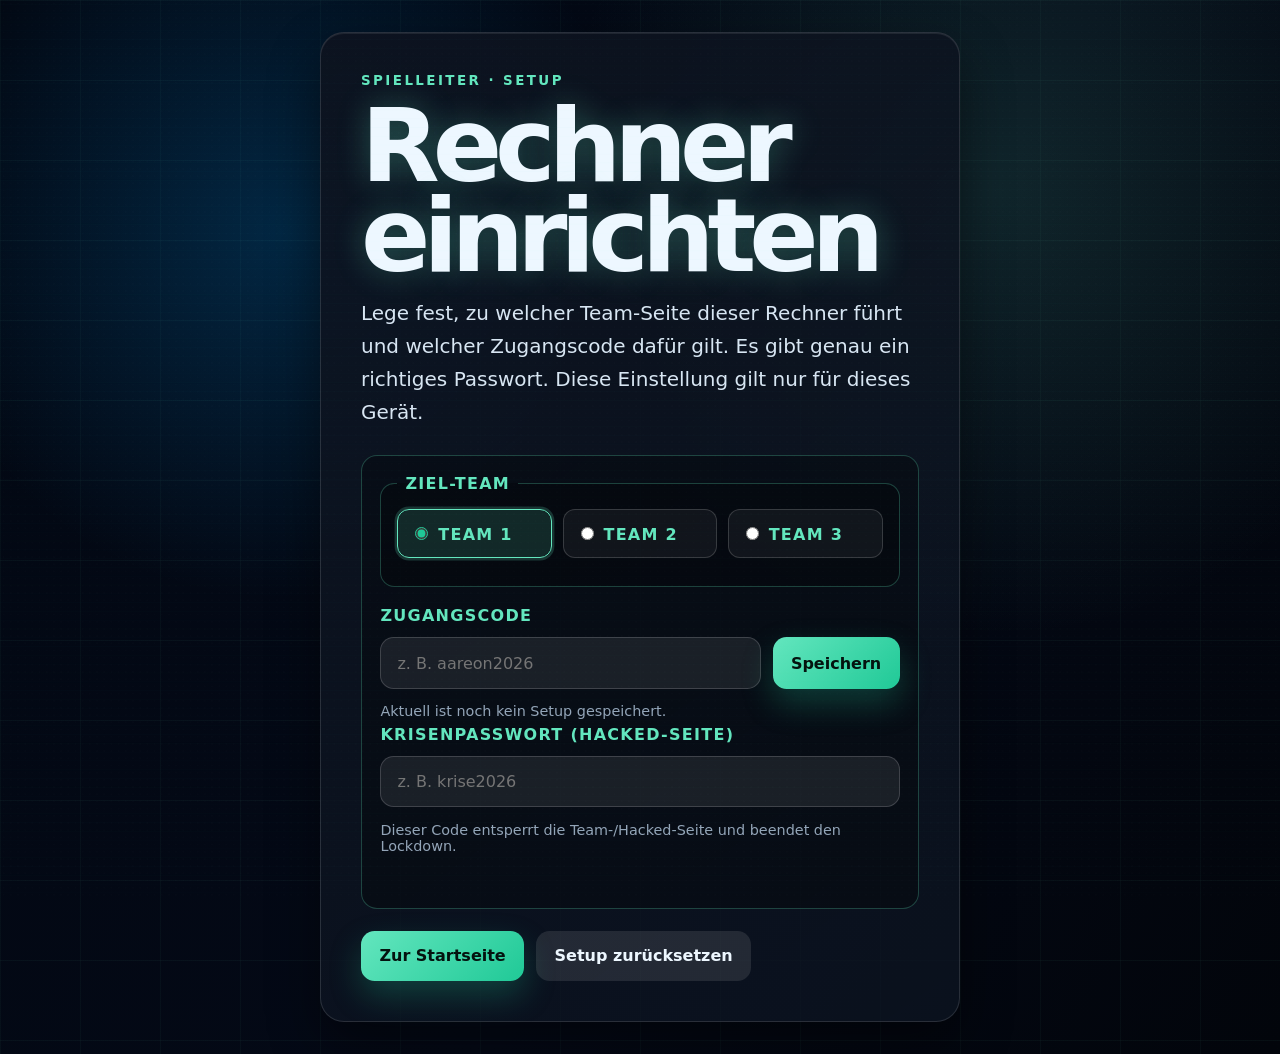
==== setup.html @ ed9be96c "add setup page and local storage functionality for team configuration" ====
<!doctype html>
<html lang="de">
<head>
  <meta charset="utf-8">
  <meta name="viewport" content="width=device-width, initial-scale=1">
  <title>Escape Office | Setup</title>
  <meta name="description" content="Setup-Konsole: Team-Ziel und Zugangscode für diesen Rechner festlegen.">
  <link rel="stylesheet" href="./styles.css">
</head>
<body class="landing-page setup-page">
  <div class="noise" aria-hidden="true"></div>
  <div class="scanline" aria-hidden="true"></div>

  <main class="setup-shell" aria-labelledby="setup-title">
    <section class="briefing-card setup-card reveal-in">
      <p class="eyebrow">Spielleiter · Setup</p>
      <h1 id="setup-title">Rechner einrichten</h1>
      <p class="briefing-text">
        Lege fest, zu welcher Team-Seite dieser Rechner führt und welcher Zugangscode dafür gilt.
        Es gibt genau ein richtiges Passwort. Diese Einstellung gilt nur für dieses Gerät.
      </p>

      <form class="password-form setup-form" id="setupForm" autocomplete="off">
        <fieldset class="setup-fieldset">
          <legend>Ziel-Team</legend>
          <div class="setup-team-options" id="setupTeamOptions">
            <label class="setup-team-option">
              <input type="radio" name="team" value="team1" checked>
              <span>Team 1</span>
            </label>
            <label class="setup-team-option">
              <input type="radio" name="team" value="team2">
              <span>Team 2</span>
            </label>
            <label class="setup-team-option">
              <input type="radio" name="team" value="team3">
              <span>Team 3</span>
            </label>
          </div>
        </fieldset>

        <label for="setupPassword">Zugangscode</label>
        <div class="password-row">
          <input
            id="setupPassword"
            name="setupPassword"
            type="text"
            inputmode="text"
            placeholder="z. B. aareon2026"
            required
          >
          <button type="submit">Speichern</button>
        </div>
        <p class="hint" id="setupHint">Aktuell ist noch kein Setup gespeichert.</p>

        <label for="setupFinalPassword">Krisenpasswort (Hacked-Seite)</label>
        <div class="password-row">
          <input
            id="setupFinalPassword"
            name="setupFinalPassword"
            type="text"
            inputmode="text"
            placeholder="z. B. krise2026"
            required
          >
        </div>
        <p class="hint">Dieser Code entsperrt die Team-/Hacked-Seite und beendet den Lockdown.</p>
        <p class="feedback" id="setupFeedback" role="status" aria-live="polite"></p>
      </form>

      <div class="setup-actions">
        <a class="cta-button" href="./index.html">Zur Startseite</a>
        <button type="button" class="back-link" id="setupReset">Setup zurücksetzen</button>
      </div>
    </section>
  </main>

  <script src="./script.js" defer></script>
</body>
</html>
---- styles.css ----
:root {
  --bg: #080b10;
  --panel: rgba(11, 18, 29, 0.82);
  --panel-strong: rgba(10, 14, 22, 0.94);
  --text: #edf7ff;
  --muted: #93a5b8;
  --accent: #63e6be;
  --accent-strong: #20c997;
  --warning: #ffd43b;
  --danger: #ff6b6b;
  --shadow: rgba(0, 0, 0, 0.45);
  --line: rgba(255, 255, 255, 0.12);
  font-family: Inter, ui-sans-serif, system-ui, -apple-system, BlinkMacSystemFont, "Segoe UI", sans-serif;
}

* {
  box-sizing: border-box;
}

html {
  height: 100%;
  background: var(--bg);
}

html.is-navigating {
  cursor: progress;
}

body {
  min-height: 100vh;
  min-height: 100dvh;
  margin: 0;
  color: var(--text);
  background:
    radial-gradient(circle at 18% 18%, rgba(99, 230, 190, 0.18), transparent 24rem),
    radial-gradient(circle at 88% 20%, rgba(88, 166, 255, 0.11), transparent 27rem),
    linear-gradient(rgba(99, 230, 190, 0.045) 1px, transparent 1px),
    linear-gradient(90deg, rgba(99, 230, 190, 0.035) 1px, transparent 1px),
    linear-gradient(135deg, #050811 0%, #08111b 46%, #03060b 100%);
  background-size: auto, auto, 5rem 5rem, 5rem 5rem, auto;
  overflow: hidden;
}

body::before {
  content: "";
  position: fixed;
  inset: 0;
  pointer-events: none;
  background:
    linear-gradient(90deg, rgba(0, 0, 0, 0.58), transparent 44%, rgba(0, 0, 0, 0.5)),
    repeating-linear-gradient(115deg, transparent 0 5.8rem, rgba(99, 230, 190, 0.035) 5.85rem 5.95rem, transparent 6rem 10rem);
  z-index: -1;
}

button,
input {
  font: inherit;
}

button {
  border: 0;
  cursor: pointer;
}

a {
  color: inherit;
}

.noise,
.scanline {
  position: fixed;
  inset: 0;
  pointer-events: none;
  z-index: 10;
}

.noise {
  opacity: 0.035;
  background-image:
    radial-gradient(circle, rgba(255, 255, 255, 0.35) 1px, transparent 1px);
  background-size: 0.45rem 0.45rem;
}

.scanline {
  opacity: 0.12;
  background: linear-gradient(to bottom, transparent, transparent 49%, rgba(99, 230, 190, 0.12) 50%, transparent 51%, transparent);
  background-size: 100% 0.55rem;
}

.hero-shell {
  width: 1560px;
  height: 100vh;
  margin: 0 auto;
  display: grid;
  grid-template-columns: minmax(17rem, 0.9fr) minmax(20rem, 1.35fr);
  align-items: center;
  gap: 4rem;
  padding: 3rem 0;
}

.briefing-card,
.mission-card {
  border: 1px solid var(--line);
  border-radius: 1.5rem;
  background: linear-gradient(145deg, rgba(13, 19, 31, 0.92), rgba(13, 21, 34, 0.76));
  box-shadow: 0 1.4rem 3.2rem var(--shadow), inset 0 1px rgba(255, 255, 255, 0.08);
}

.briefing-card {
  padding: clamp(1.5rem, 4vw, 2.5rem);
}

.eyebrow {
  margin: 0 0 0.8rem;
  color: var(--accent);
  font-size: 0.84rem;
  font-weight: 800;
  letter-spacing: 0.18em;
  text-transform: uppercase;
}

h1,
h2,
h3,
p {
  margin-top: 0;
}

h1 {
  margin-bottom: 1rem;
  font-size: clamp(3rem, 8vw, 6.6rem);
  line-height: 0.88;
  letter-spacing: -0.07em;
  text-shadow: 0 0 2rem rgba(99, 230, 190, 0.3);
}

h2 {
  margin-bottom: 1rem;
  font-size: clamp(2.1rem, 5vw, 4.4rem);
  line-height: 0.95;
  letter-spacing: -0.05em;
}

.briefing-text,
.lead {
  color: #d8e6f3;
  font-size: clamp(1rem, 2vw, 1.25rem);
  line-height: 1.65;
}

.status-list {
  display: grid;
  gap: 0.85rem;
  padding: 0;
  margin: 1.7rem 0 0;
  list-style: none;
  color: var(--muted);
}

.status-list li {
  display: flex;
  align-items: center;
  gap: 0.7rem;
}

.status-list span {
  width: 0.64rem;
  height: 0.64rem;
  border-radius: 999px;
  background: var(--accent);
  box-shadow: 0 0 1rem var(--accent);
}

.laptop-stage {
  position: relative;
  min-width: 0;
}

.desk-glow {
  position: absolute;
  inset: 18% 5% auto;
  height: 45%;
  border-radius: 999px;
  background: radial-gradient(ellipse, rgba(99, 230, 190, 0.2), transparent 68%);
}

.laptop {
  position: relative;
  transform-style: preserve-3d;
}

.screen {
  min-height: 29rem;
  border: 0.55rem solid #151b26;
  border-radius: 1.4rem 1.4rem 0.8rem 0.8rem;
  background:
    linear-gradient(180deg, rgba(255, 255, 255, 0.07), transparent 12rem),
    linear-gradient(135deg, rgba(7, 17, 21, 0.96), rgba(5, 8, 14, 0.98));
  box-shadow: 0 1.4rem 3rem rgba(0, 0, 0, 0.45), 0 0 4rem rgba(99, 230, 190, 0.18);
  overflow: hidden;
}

.screen-topbar {
  display: flex;
  align-items: center;
  gap: 0.45rem;
  min-height: 2.3rem;
  padding: 0 0.9rem;
  border-bottom: 1px solid rgba(255, 255, 255, 0.1);
  background: rgba(255, 255, 255, 0.05);
}

.dot {
  width: 0.72rem;
  height: 0.72rem;
  border-radius: 999px;
}

.red { background: #ff6b6b; }
.amber { background: #ffd43b; }
.green { background: #51cf66; }

.terminal-title {
  margin-left: auto;
  color: var(--muted);
  font-family: "Courier New", monospace;
  font-size: 0.78rem;
  letter-spacing: 0.12em;
}

.terminal-panel {
  position: relative;
  padding: clamp(1.25rem, 3.5vw, 2.2rem);
  font-family: "Courier New", ui-monospace, monospace;
}

.terminal-panel::before {
  content: "";
  position: absolute;
  inset: 0;
  background: repeating-linear-gradient(to bottom, rgba(99, 230, 190, 0.045), rgba(99, 230, 190, 0.045) 1px, transparent 1px, transparent 5px);
  pointer-events: none;
}

.terminal-line {
  position: relative;
  margin-bottom: 0.55rem;
  color: #c3fae8;
}

.flicker {
  color: var(--danger);
  text-shadow: 0 0 0.8rem rgba(255, 107, 107, 0.45);
}

.password-form {
  position: relative;
  margin-top: 1.8rem;
  padding: 1.15rem;
  border: 1px solid rgba(99, 230, 190, 0.26);
  border-radius: 1rem;
  background: rgba(0, 0, 0, 0.28);
}

.password-form label {
  display: block;
  margin-bottom: 0.75rem;
  color: var(--accent);
  font-weight: 800;
  letter-spacing: 0.08em;
  text-transform: uppercase;
}

.password-row {
  display: flex;
  flex-wrap: wrap;
  gap: 0.75rem;
  min-width: 0;
}

.password-row input {
  flex: 1 1 13rem;
  width: 100%;
  min-width: 0;
  border: 1px solid rgba(255, 255, 255, 0.16);
  border-radius: 0.85rem;
  outline: none;
  padding: 0.95rem 1rem;
  color: var(--text);
  background: rgba(255, 255, 255, 0.08);
  transition: border-color 160ms ease, box-shadow 160ms ease, transform 160ms ease;
}

.password-row input:focus {
  border-color: var(--accent);
  box-shadow: 0 0 0 0.2rem rgba(99, 230, 190, 0.16), 0 0 2rem rgba(99, 230, 190, 0.2);
}

.password-row button,
.cta-button,
.back-link {
  display: inline-flex;
  flex: 0 0 auto;
  align-items: center;
  justify-content: center;
  gap: 0.45rem;
  border-radius: 0.85rem;
  padding: 0.95rem 1.15rem;
  color: #04130f;
  font-weight: 900;
  text-decoration: none;
  background: linear-gradient(135deg, var(--accent), var(--accent-strong));
  box-shadow: 0 0.9rem 2rem rgba(32, 201, 151, 0.25);
  transition: transform 160ms ease, filter 160ms ease;
  white-space: nowrap;
}

.password-row button:hover,
.cta-button:hover,
.back-link:hover {
  transform: translateY(-2px);
  filter: brightness(1.07);
}

.hint,
.feedback {
  min-height: 1.35rem;
  margin: 0.9rem 0 0;
  color: var(--muted);
  font-size: 0.9rem;
}

.feedback.success {
  color: var(--accent);
}

.feedback.error {
  color: var(--danger);
}

.is-shaking {
  animation: shake 360ms ease-in-out;
}

.is-unlocking .screen {
  animation: unlock-flash 900ms ease-in-out forwards;
}

.keyboard {
  display: grid;
  grid-template-columns: repeat(6, 1fr);
  gap: 0.45rem;
  width: 88%;
  margin: 0 auto;
  padding: 1rem;
  border-radius: 0 0 1.4rem 1.4rem;
  background: linear-gradient(180deg, #141923, #0c1018);
  box-shadow: 0 1.4rem 2.3rem rgba(0, 0, 0, 0.5);
  transform: perspective(900px) rotateX(58deg);
  transform-origin: top center;
}

.keyboard span {
  height: 0.72rem;
  border-radius: 0.2rem;
  background: rgba(255, 255, 255, 0.1);
}

.keyboard .wide {
  grid-column: span 2;
}

.scene-photo {
  width: 100%;
  height: 10rem;
  object-fit: cover;
  border: 1px solid var(--line);
  border-radius: 1rem;
  box-shadow: 0 1rem 2rem var(--shadow);
  filter: saturate(0.85) contrast(1.05);
}

.mission-page {
  display: flex;
  align-items: center;
  justify-content: center;
  padding: 2rem 1rem;
}

.mission-shell {
  width: min(1080px, 100%);
  display: grid;
  grid-template-columns: 0.9fr 1.1fr;
  gap: clamp(1rem, 4vw, 2.5rem);
  align-items: stretch;
}

.mission-card {
  padding: 1.7rem;
}

.team-badge {
  display: inline-flex;
  align-items: center;
  border: 1px solid rgba(99, 230, 190, 0.35);
  border-radius: 999px;
  padding: 0.45rem 0.75rem;
  color: var(--accent);
  background: rgba(99, 230, 190, 0.1);
  font-weight: 900;
}

.floorplan {
  border: 1px solid var(--line);
  border-radius: 1rem;
  padding: 1rem;
  background: rgba(255, 255, 255, 0.055);
}

.floor-grid {
  display: grid;
  grid-template-columns: 1fr 0.8fr 1.1fr;
  grid-template-rows: 5rem 4rem 5rem;
  gap: 0.45rem;
  margin-top: 1rem;
}

.floor-grid span {
  display: grid;
  place-items: center;
  border: 1px solid rgba(99, 230, 190, 0.22);
  border-radius: 0.55rem;
  color: #c3fae8;
  background: rgba(99, 230, 190, 0.06);
  font-size: 0.8rem;
  text-align: center;
}

.floor-grid .wide-room {
  grid-column: span 2;
}

.floor-grid .accent-room {
  border-color: rgba(255, 212, 59, 0.45);
  color: var(--warning);
  background: rgba(255, 212, 59, 0.08);
  box-shadow: inset 0 0 1.3rem rgba(255, 212, 59, 0.08);
}

.mission-actions {
  display: flex;
  flex-wrap: wrap;
  gap: 0.75rem;
  margin-top: 1.25rem;
}

.back-link {
  color: var(--text);
  background: rgba(255, 255, 255, 0.1);
  box-shadow: none;
}

.instruction-box {
  max-height: 0;
  overflow: hidden;
  opacity: 0;
  transform: translateY(-0.5rem);
  transition: max-height 400ms ease, opacity 260ms ease, transform 260ms ease;
}

.instruction-box.is-visible {
  max-height: 20rem;
  opacity: 1;
  transform: translateY(0);
}

.instruction-box article {
  margin-top: 1rem;
  border-left: 4px solid var(--accent);
  border-radius: 0.7rem;
  padding: 1rem;
  background: rgba(99, 230, 190, 0.08);
}

.reveal-in {
  opacity: 0;
  transform: translateY(1.3rem);
  animation: reveal-in 720ms cubic-bezier(0.16, 1, 0.3, 1) forwards;
}

.page-transition-curtain {
  position: fixed;
  inset: 0;
  z-index: 60;
  display: grid;
  place-items: center;
  pointer-events: none;
  opacity: 1;
  transform: translateY(0);
  background:
    radial-gradient(circle at 50% 46%, rgba(99, 230, 190, 0.18), transparent 18rem),
    repeating-linear-gradient(90deg, rgba(99, 230, 190, 0.12) 0 1px, transparent 1px 5rem),
    linear-gradient(135deg, rgba(3, 6, 10, 0.98), rgba(8, 15, 24, 0.98));
  transition: transform 520ms cubic-bezier(0.76, 0, 0.24, 1), opacity 420ms ease;
}

.page-transition-curtain::before {
  content: "SYSTEMTRANSFER";
  border: 1px solid rgba(99, 230, 190, 0.34);
  border-radius: 999px;
  padding: 0.7rem 1.05rem;
  color: var(--accent);
  background: rgba(0, 0, 0, 0.28);
  box-shadow: 0 0 2rem rgba(99, 230, 190, 0.18);
  font-family: "Courier New", ui-monospace, monospace;
  font-size: 0.78rem;
  font-weight: 900;
  letter-spacing: 0.22em;
}

body.is-page-ready .page-transition-curtain {
  opacity: 0;
  transform: translateY(-100%);
}

body.is-page-exiting .page-transition-curtain {
  opacity: 1;
  transform: translateY(0);
  pointer-events: auto;
}

.hack-overlay[hidden] {
  display: none;
}

.hack-overlay {
  position: fixed;
  inset: 0;
  z-index: 55;
  display: grid;
  place-items: center;
  padding: 1rem;
  opacity: 0;
  pointer-events: none;
  background:
    radial-gradient(circle at 50% 42%, rgba(255, 59, 59, 0.22), transparent 21rem),
    radial-gradient(circle at 20% 20%, rgba(99, 230, 190, 0.14), transparent 22rem),
    repeating-linear-gradient(0deg, rgba(255, 255, 255, 0.045) 0 1px, transparent 1px 0.42rem),
    rgba(1, 3, 7, 0.9);
  backdrop-filter: blur(0.45rem) saturate(1.25);
  transition: opacity 280ms ease;
}

.hack-overlay.is-visible {
  opacity: 1;
  pointer-events: auto;
}

.hack-card {
  position: relative;
  width: min(48rem, 100%);
  overflow: hidden;
  border: 1px solid rgba(255, 59, 59, 0.4);
  border-radius: 1.6rem;
  padding: clamp(1.5rem, 5vw, 3rem);
  text-align: center;
  background:
    linear-gradient(145deg, rgba(7, 9, 14, 0.96), rgba(16, 8, 11, 0.92)),
    radial-gradient(circle at center, rgba(255, 59, 59, 0.18), transparent 25rem);
  box-shadow: 0 2rem 5rem rgba(0, 0, 0, 0.68), 0 0 4rem rgba(255, 59, 59, 0.16), inset 0 0 3rem rgba(255, 255, 255, 0.04);
}

.hack-card::before,
.hack-card::after {
  content: "";
  position: absolute;
  inset: 0;
  pointer-events: none;
}

.hack-card::before {
  background: linear-gradient(90deg, transparent, rgba(99, 230, 190, 0.12), transparent);
  opacity: 0.7;
  transform: translateX(-120%);
  animation: hack-sweep 1.45s ease-in-out infinite;
}

.hack-card::after {
  background: repeating-linear-gradient(to bottom, transparent 0 0.45rem, rgba(255, 59, 59, 0.08) 0.48rem 0.5rem);
  mix-blend-mode: screen;
}

.hack-grid {
  position: absolute;
  inset: -2rem;
  opacity: 0.22;
  background:
    linear-gradient(rgba(255, 59, 59, 0.18) 1px, transparent 1px),
    linear-gradient(90deg, rgba(99, 230, 190, 0.12) 1px, transparent 1px);
  background-size: 2.3rem 2.3rem;
  transform: perspective(600px) rotateX(58deg) translateY(2rem);
  transform-origin: center bottom;
}

.hack-kicker,
.hack-team,
.hack-message,
.hack-terminal {
  position: relative;
  font-family: "Courier New", ui-monospace, monospace;
}

.hack-kicker {
  margin-bottom: 1rem;
  color: var(--danger);
  font-size: 0.82rem;
  font-weight: 900;
  letter-spacing: 0.24em;
  text-transform: uppercase;
}

.hack-skull {
  position: relative;
  display: grid;
  place-items: center;
  width: 6rem;
  height: 6rem;
  margin: 0 auto 1rem;
  border: 1px solid rgba(255, 59, 59, 0.45);
  border-radius: 50%;
  color: #ff3b3b;
  background: radial-gradient(circle, rgba(255, 59, 59, 0.18), rgba(0, 0, 0, 0.34));
  box-shadow: 0 0 2.2rem rgba(255, 59, 59, 0.38), inset 0 0 1.4rem rgba(255, 59, 59, 0.16);
  font-size: 3.4rem;
  line-height: 1;
  opacity: 0;
  transform: scale(0.65) rotate(-8deg);
}

.hack-overlay.is-hacked .hack-skull {
  animation: skull-pop 520ms cubic-bezier(0.16, 1, 0.3, 1) forwards, skull-glitch 420ms steps(2, end) infinite 520ms;
}

.hack-card h2 {
  position: relative;
  margin-bottom: 0.65rem;
  color: #f5f1eb;
  font-size: clamp(2.2rem, 8vw, 4.6rem);
  line-height: 0.9;
  text-transform: uppercase;
  letter-spacing: -0.06em;
  text-shadow: 0 0 1.7rem rgba(255, 59, 59, 0.44);
}

.hack-overlay.is-hacked .hack-card h2 {
  color: #ff6b6b;
  animation: text-glitch 340ms steps(2, end) infinite;
}

.hack-team {
  margin-bottom: 1.4rem;
  color: var(--accent);
  font-size: clamp(1.05rem, 3vw, 1.45rem);
  font-weight: 900;
  letter-spacing: 0.12em;
  text-transform: uppercase;
}

.hack-progress {
  position: relative;
  height: 1.2rem;
  overflow: hidden;
  border: 1px solid rgba(99, 230, 190, 0.28);
  border-radius: 999px;
  background: rgba(255, 255, 255, 0.06);
  box-shadow: inset 0 0 1rem rgba(0, 0, 0, 0.38);
}

.hack-progress span {
  display: block;
  width: 0;
  height: 100%;
  border-radius: inherit;
  background: linear-gradient(90deg, var(--accent), #ffd43b 78%, #ff6b6b 96%);
  box-shadow: 0 0 1.4rem rgba(99, 230, 190, 0.55);
}

.hack-overlay.is-loading .hack-progress span {
  animation: hack-progress 5.2s linear forwards;
}

.hack-overlay.is-hacked .hack-progress {
  border-color: rgba(255, 59, 59, 0.72);
  box-shadow: 0 0 1.6rem rgba(255, 59, 59, 0.22), inset 0 0 1rem rgba(0, 0, 0, 0.38);
}

.hack-overlay.is-hacked .hack-progress span {
  width: 96%;
  background: linear-gradient(90deg, #ff8787, #ff3b3b);
  box-shadow: 0 0 1.8rem rgba(255, 59, 59, 0.72);
  animation: none;
}

.hack-message {
  min-height: 1.4rem;
  margin: 1rem 0 0;
  color: #d8e6f3;
}

.hack-overlay.is-hacked .hack-message {
  color: #ffb3b3;
}

.hack-terminal {
  display: grid;
  gap: 0.35rem;
  margin-top: 1.4rem;
  border: 1px solid rgba(255, 255, 255, 0.1);
  border-radius: 0.9rem;
  padding: 0.9rem;
  color: rgba(195, 250, 232, 0.78);
  background: rgba(0, 0, 0, 0.28);
  text-align: left;
  font-size: 0.86rem;
}

.hack-overlay.is-hacked .hack-terminal span:last-child {
  color: var(--danger);
  text-shadow: 0 0 0.8rem rgba(255, 59, 59, 0.55);
}

.delayed {
  animation-delay: 130ms;
}

@keyframes reveal-in {
  to {
    opacity: 1;
    transform: translateY(0);
  }
}

@keyframes grain {
  from { transform: translate3d(-1.2rem, -0.8rem, 0); }
  to { transform: translate3d(1.2rem, 0.8rem, 0); }
}

@keyframes pulse {
  0%, 100% { opacity: 0.45; transform: scale(0.78); }
  50% { opacity: 1; transform: scale(1); }
}

@keyframes glow-breathe {
  0%, 100% { opacity: 0.46; transform: scale(0.94); }
  50% { opacity: 0.86; transform: scale(1.04); }
}

@keyframes laptop-float {
  0%, 100% { transform: translate3d(0, 0, 0) rotateZ(-0.18deg); }
  50% { transform: translate3d(0, -0.32rem, 0) rotateZ(0.16deg); }
}

@keyframes flicker {
  0%, 100% { opacity: 1; text-shadow: 0 0 0.8rem rgba(255, 107, 107, 0.45); }
  18% { opacity: 0.4; }
  22% { opacity: 1; }
  54% { opacity: 0.65; }
  57% { opacity: 1; }
}

@keyframes shake {
  0%, 100% { transform: translateX(0); }
  20% { transform: translateX(-0.65rem); }
  40% { transform: translateX(0.55rem); }
  60% { transform: translateX(-0.35rem); }
  80% { transform: translateX(0.25rem); }
}

@keyframes unlock-flash {
  0% { filter: brightness(1); }
  45% { filter: brightness(1.9) saturate(1.3); box-shadow: 0 0 5rem rgba(99, 230, 190, 0.45); }
  100% { filter: brightness(0.2); transform: scale(0.985); opacity: 0.35; }
}

@keyframes hack-progress {
  0% { width: 0; }
  100% { width: 95%; }
}

@keyframes hack-sweep {
  0% { transform: translateX(-120%); }
  45%, 100% { transform: translateX(120%); }
}

@keyframes skull-pop {
  0% { opacity: 0; transform: scale(0.65) rotate(-8deg); }
  70% { opacity: 1; transform: scale(1.12) rotate(2deg); }
  100% { opacity: 1; transform: scale(1) rotate(0); }
}

@keyframes skull-glitch {
  0%, 100% { filter: drop-shadow(0 0 1rem rgba(255, 59, 59, 0.7)); }
  50% { filter: drop-shadow(-0.25rem 0 0 rgba(99, 230, 190, 0.75)) drop-shadow(0.25rem 0 0 rgba(255, 59, 59, 0.9)); }
}

@keyframes text-glitch {
  0%, 100% { transform: translateX(0); text-shadow: 0 0 1.7rem rgba(255, 59, 59, 0.44); }
  33% { transform: translateX(-0.08rem); text-shadow: 0.14rem 0 rgba(99, 230, 190, 0.54), -0.14rem 0 rgba(255, 59, 59, 0.65); }
  66% { transform: translateX(0.08rem); text-shadow: -0.14rem 0 rgba(99, 230, 190, 0.54), 0.14rem 0 rgba(255, 59, 59, 0.65); }
}

@media (max-width: 860px) {
  .hero-shell,
  .mission-shell {
    grid-template-columns: 1fr;
  }

  .hero-shell {
    min-height: auto;
  }

}

@media (max-width: 560px) {
  .hack-card {
    border-radius: 1.1rem;
  }

  .hack-skull {
    width: 4.8rem;
    height: 4.8rem;
    font-size: 2.8rem;
  }

  .hack-terminal {
    font-size: 0.78rem;
  }

  .password-row,
  .mission-actions {
    flex-direction: column;
  }

  .password-row button,
  .cta-button,
  .back-link {
    width: 100%;
  }

  .screen {
    min-height: 25rem;
  }

  .floor-grid {
    grid-template-columns: 1fr;
    grid-template-rows: none;
  }

  .floor-grid .wide-room {
    grid-column: auto;
  }
}

@media (prefers-reduced-motion: reduce) {
  *,
  *::before,
  *::after {
    animation-duration: 0.01ms !important;
    animation-iteration-count: 1 !important;
    scroll-behavior: auto !important;
    transition-duration: 0.01ms !important;
  }

  .page-transition-curtain {
    display: none;
  }

  .hack-overlay {
    backdrop-filter: none;
  }

  .hack-card::before,
  .hack-overlay.is-loading .hack-progress span,
  .hack-overlay.is-hacked .hack-skull,
  .hack-overlay.is-hacked .hack-card h2 {
    animation: none;
  }

  .hack-overlay.is-visible {
    opacity: 1;
  }

  .hack-overlay.is-hacked .hack-skull {
    opacity: 1;
    transform: none;
  }
}

.landing-page {
  background:
    radial-gradient(circle at 22% 22%, rgba(0, 162, 255, 0.2), transparent 23rem),
    radial-gradient(circle at 78% 18%, rgba(99, 230, 190, 0.13), transparent 28rem),
    linear-gradient(rgba(99, 230, 190, 0.045) 1px, transparent 1px),
    linear-gradient(90deg, rgba(99, 230, 190, 0.035) 1px, transparent 1px),
    linear-gradient(120deg, #020813, #040916 58%, #02050b);
  background-size: auto, auto, 5rem 5rem, 5rem 5rem, auto;
}

.terminal-brand {
  position: relative;
  display: flex;
  justify-content: center;
  margin: 0.4rem 0 1.5rem;
  padding: 1.1rem;
  border: 1px solid rgba(255, 255, 255, 0.1);
  border-radius: 1rem;
  background: radial-gradient(circle at center, rgba(99, 230, 190, 0.12), rgba(255, 255, 255, 0.04));
  box-shadow: inset 0 0 2rem rgba(99, 230, 190, 0.08);
}

.terminal-brand img {
  width: min(17rem, 76%);
  height: auto;
  filter: drop-shadow(0 0 1.6rem rgba(255, 255, 255, 0.22));
}

.unlock-team {
  min-height: 1.4rem;
  margin: 0.8rem 0 0;
  color: var(--accent);
  font-weight: 900;
  letter-spacing: 0.04em;
  opacity: 0;
  transform: translateY(0.55rem) scale(0.98);
  transition: opacity 260ms ease, transform 260ms ease;
}

.unlock-team.is-visible {
  opacity: 1;
  transform: translateY(0) scale(1);
}

.lockdown-page,
.phone-page,
.victory-page {
  background:
    linear-gradient(90deg, rgba(3, 6, 10, 0.96), rgba(8, 13, 20, 0.88) 52%, rgba(3, 5, 9, 0.97)),
    radial-gradient(circle at 82% 15%, rgba(255, 55, 55, 0.23), transparent 19rem),
    radial-gradient(circle at 24% 32%, rgba(0, 174, 255, 0.14), transparent 30rem),
    linear-gradient(rgba(255, 59, 59, 0.04) 1px, transparent 1px),
    linear-gradient(90deg, rgba(99, 230, 190, 0.035) 1px, transparent 1px),
    linear-gradient(135deg, #05070d 0%, #0a111b 52%, #030509 100%);
  background-size: auto, auto, auto, 4.5rem 4.5rem, 4.5rem 4.5rem, auto;
}

body.lockdown-page {
  overflow: auto;
}

.lockdown-page::after,
.phone-page::after,
.victory-page::after {
  content: "";
  position: fixed;
  inset: 0;
  pointer-events: none;
  background:
    linear-gradient(rgba(255, 255, 255, 0.035) 1px, transparent 1px),
    linear-gradient(90deg, rgba(255, 255, 255, 0.025) 1px, transparent 1px);
  background-size: 4.5rem 4.5rem;
  mask-image: linear-gradient(to bottom, rgba(0, 0, 0, 0.85), transparent 85%);
  z-index: -1;
}

.alarm-glow {
  position: fixed;
  top: 2rem;
  right: 2.5rem;
  width: 5rem;
  height: 5rem;
  border-radius: 50%;
  background: radial-gradient(circle, rgba(255, 59, 59, 0.82), rgba(255, 59, 59, 0.18) 45%, transparent 70%);
}

.lockdown-shell {
  width: min(1680px, calc(100% - 2rem));
  min-height: 100vh;
  min-height: 100dvh;
  margin: 0 auto;
  display: grid;
  grid-template-columns: 1fr 0.86fr;
  grid-template-rows: minmax(0, 1fr) auto;
  gap: 1.35rem;
  align-content: center;
  padding: clamp(1rem, 3vh, 2.5rem) 0;
}

.lockdown-hero {
  position: relative;
  grid-row: span 2;
  display: flex;
  flex-direction: column;
  justify-content: center;
  min-height: 0;
  overflow: hidden;
  border: 1px solid rgba(255, 59, 59, 0.28);
  border-radius: 1.4rem;
  padding: 2.5rem;
  background:
    radial-gradient(circle at 12% 8%, rgba(255, 59, 59, 0.16), transparent 18rem),
    linear-gradient(155deg, rgba(9, 12, 18, 0.94), rgba(13, 17, 24, 0.82));
  box-shadow: 0 1.4rem 3.4rem rgba(0, 0, 0, 0.52), inset 0 0 3rem rgba(255, 59, 59, 0.08);
}

.lockdown-hero::before {
  content: "";
  position: absolute;
  inset: 0;
  pointer-events: none;
  background: repeating-linear-gradient(0deg, transparent 0 2.4rem, rgba(255, 59, 59, 0.045) 2.4rem 2.5rem);
  animation: lockdown-drift 9s linear infinite;
}

.lockdown-topline {
  position: relative;
  display: inline-flex;
  align-items: center;
  gap: 0.55rem;
  align-self: flex-start;
  margin-bottom: 1.4rem;
  padding: 0.45rem 0.85rem;
  border: 1px solid rgba(255, 59, 59, 0.35);
  border-radius: 999px;
  color: #ffd7d7;
  background: rgba(255, 59, 59, 0.08);
  font-family: "Courier New", monospace;
  font-size: 0.74rem;
  letter-spacing: 0.16em;
  text-transform: uppercase;
}

.lockdown-led {
  width: 0.6rem;
  height: 0.6rem;
  border-radius: 50%;
  background: var(--danger);
  box-shadow: 0 0 0.7rem rgba(255, 59, 59, 0.85);
  animation: pulse 1.6s ease-in-out infinite;
}

.danger-text,
.danger-badge {
  color: var(--danger);
}

.lockdown-hero h1 {
  position: relative;
  max-width: 11ch;
  color: #f5f1eb;
  font-size: 5.6rem;
  text-transform: uppercase;
  letter-spacing: -0.08em;
  text-shadow: 0 0 1.5rem rgba(255, 59, 59, 0.36);
}

.lockdown-page h2 {
  margin-bottom: 0.65rem;
  font-size: 2.9rem;
}

.lockdown-page .lead,
.lockdown-panel p {
  font-size: 1.05rem;
  line-height: 1.5;
}

.lockdown-status {
  position: relative;
  display: grid;
  gap: 0.55rem;
  margin-top: 2rem;
  border: 1px solid rgba(255, 255, 255, 0.12);
  border-left: 3px solid var(--danger);
  border-radius: 0.9rem;
  padding: 1.1rem 1.25rem;
  background: rgba(4, 7, 12, 0.55);
  font-family: "Courier New", monospace;
}

.lockdown-status-row {
  display: flex;
  align-items: baseline;
  justify-content: space-between;
  gap: 1rem;
}

.lockdown-status-key {
  color: var(--muted);
  font-size: 0.82rem;
  letter-spacing: 0.12em;
  text-transform: uppercase;
}

.lockdown-status-value {
  color: #f5f1eb;
  font-size: 0.95rem;
  font-weight: 700;
  letter-spacing: 0.04em;
  text-transform: uppercase;
}


.lockdown-panel {
  position: relative;
  overflow: hidden;
  min-width: 0;
  border-color: rgba(255, 255, 255, 0.18);
  background: linear-gradient(145deg, rgba(7, 11, 18, 0.91), rgba(14, 18, 25, 0.77));
}

.lockdown-panel.mission-card {
  padding: 1.35rem;
}

.lockdown-panel::before {
  content: "";
  position: absolute;
  inset: 0;
  pointer-events: none;
  background: linear-gradient(90deg, rgba(255, 59, 59, 0.09), transparent 35%, rgba(99, 230, 190, 0.06));
}

.panel-header {
  position: relative;
  display: flex;
  flex-wrap: wrap;
  align-items: center;
  justify-content: space-between;
  gap: 0.75rem;
  margin-bottom: 0.85rem;
}

.panel-status {
  color: var(--muted);
  font-family: "Courier New", monospace;
  font-size: 0.82rem;
  letter-spacing: 0.1em;
  text-transform: uppercase;
}

.qr-vault {
  position: relative;
  display: grid;
  place-items: center;
  width: 17rem;
  margin: 0.95rem auto 0.7rem;
  padding: 0.75rem;
  border: 1px solid rgba(255, 255, 255, 0.24);
  border-radius: 1.25rem;
  background: #070a10;
  box-shadow: 0 0 0 0 rgba(255, 59, 59, 0.3), inset 0 0 1.2rem rgba(255, 255, 255, 0.05);
  opacity: 0.7;
  transform: translateY(0.4rem) scale(0.985);
  transition: opacity 320ms ease, transform 320ms ease, box-shadow 320ms ease;
}

.qr-vault.is-online {
  opacity: 1;
  transform: translateY(0) scale(1);
  box-shadow: 0 0 1.4rem rgba(255, 59, 59, 0.22), inset 0 0 1.2rem rgba(255, 255, 255, 0.08);
}

.qr-vault canvas {
  width: 100%;
  height: auto;
  border-radius: 0.8rem;
  box-shadow: 0 0 1.4rem rgba(255, 255, 255, 0.12);
}


.qr-corner {
  position: absolute;
  width: 2.4rem;
  height: 2.4rem;
  border-color: var(--danger);
  border-style: solid;
  filter: drop-shadow(0 0 0.65rem rgba(255, 59, 59, 0.7));
}

.qr-corner.top-left { top: 0.5rem; left: 0.5rem; border-width: 0.18rem 0 0 0.18rem; }
.qr-corner.top-right { top: 0.5rem; right: 0.5rem; border-width: 0.18rem 0.18rem 0 0; }
.qr-corner.bottom-left { bottom: 0.5rem; left: 0.5rem; border-width: 0 0 0.18rem 0.18rem; }
.qr-corner.bottom-right { right: 0.5rem; bottom: 0.5rem; border-width: 0 0.18rem 0.18rem 0; }

.fallback-link {
  position: relative;
  display: inline-block;
  max-width: 100%;
  color: #c3fae8;
  font-size: 0.86rem;
  overflow-wrap: anywhere;
}

.final-password-form {
  position: relative;
  width: 100%;
  max-width: 100%;
  margin-top: 0.8rem;
}

.final-panel {
  display: flex;
  flex-direction: column;
  justify-content: center;
  min-height: 0;
}

.final-panel .back-link {
  align-self: flex-start;
  margin-top: 0.75rem;
}

.final-password-form .password-row button {
  flex: 1 0 auto;
}

.delayed-more {
  animation-delay: 260ms;
}

.crisis-resolving {
  animation: resolve-flash 950ms ease-in-out forwards;
}

.phone-page {
  display: grid;
  place-items: center;
  min-height: 100vh;
  min-height: 100dvh;
  padding: 1rem;
  overflow: auto;
}

.phone-shell {
  width: min(30rem, 100%);
}

.phone-device {
  border: 0.7rem solid #111722;
  border-radius: 2.4rem;
  padding: 0.7rem;
  background: #05070b;
  box-shadow: 0 2rem 5rem rgba(0, 0, 0, 0.65), 0 0 3rem rgba(255, 59, 59, 0.18);
}

.phone-top {
  width: 5rem;
  height: 0.35rem;
  margin: 0.2rem auto 0.7rem;
  border-radius: 999px;
  background: rgba(255, 255, 255, 0.2);
}

.phone-screen {
  min-height: 34rem;
  border-radius: 1.6rem;
  padding: clamp(1.1rem, 5vw, 1.8rem);
  background:
    radial-gradient(circle at 90% 8%, rgba(255, 59, 59, 0.22), transparent 12rem),
    linear-gradient(160deg, rgba(8, 13, 22, 0.98), rgba(3, 7, 12, 0.98));
}

.phone-screen h1 {
  font-size: clamp(2.5rem, 15vw, 4.2rem);
}

.phone-clue {
  display: grid;
  gap: 0.3rem;
  margin: 1.4rem 0;
  border: 1px solid rgba(255, 59, 59, 0.4);
  border-radius: 1rem;
  padding: 1rem;
  color: var(--danger);
  background: rgba(255, 59, 59, 0.08);
  font-family: "Courier New", monospace;
}

.phone-clue strong {
  color: #fff;
  font-size: 1.5rem;
  letter-spacing: 0.1em;
}

.victory-page {
  display: grid;
  place-items: center;
  min-height: 100vh;
  min-height: 100dvh;
  padding: 1rem;
  background:
    radial-gradient(circle at 50% 18%, rgba(99, 230, 190, 0.24), transparent 26rem),
    radial-gradient(circle at 18% 72%, rgba(0, 174, 255, 0.12), transparent 24rem),
    linear-gradient(rgba(99, 230, 190, 0.05) 1px, transparent 1px),
    linear-gradient(90deg, rgba(99, 230, 190, 0.035) 1px, transparent 1px),
    linear-gradient(135deg, #03100d, #05080e 60%, #020407);
  background-size: auto, auto, 5rem 5rem, 5rem 5rem, auto;
}

.victory-shell {
  display: grid;
  place-items: center;
  width: 100%;
  height: 100%;
}

.victory-card {
  width: 56rem;
  border: 1px solid rgba(99, 230, 190, 0.36);
  border-radius: 1.8rem;
  padding: 2.6rem;
  text-align: center;
  background: linear-gradient(145deg, rgba(7, 20, 17, 0.88), rgba(6, 11, 18, 0.8));
  box-shadow: 0 1.6rem 3.6rem rgba(0, 0, 0, 0.55), 0 0 2.4rem rgba(99, 230, 190, 0.16);
}

.victory-logo {
  width: min(18rem, 70%);
  margin-bottom: 1.5rem;
  filter: drop-shadow(0 0 1.6rem rgba(99, 230, 190, 0.28));
}

.resolution-grid {
  display: grid;
  grid-template-columns: repeat(3, 1fr);
  gap: 0.75rem;
  margin: 2rem 0;
}

.resolution-grid span {
  border: 1px solid rgba(99, 230, 190, 0.28);
  border-radius: 0.9rem;
  padding: 0.9rem;
  color: var(--accent);
  background: rgba(99, 230, 190, 0.08);
  font-family: "Courier New", monospace;
  font-weight: 900;
}

/* ========= BREACH / "YOU'VE BEEN HACKED" THEME ========= */
.breached-page {
  background:
    radial-gradient(circle at 50% 0%, rgba(255, 40, 40, 0.28), transparent 26rem),
    linear-gradient(90deg, rgba(2, 3, 6, 0.97), rgba(6, 8, 12, 0.9) 52%, rgba(2, 3, 6, 0.98)),
    repeating-linear-gradient(0deg, rgba(255, 45, 45, 0.05) 0 2px, transparent 2px 4px),
    linear-gradient(135deg, #060306 0%, #0a0510 52%, #030206 100%);
  background-size: auto, auto, auto, auto;
}

.breached-page::after {
  content: "";
  position: fixed;
  inset: 0;
  pointer-events: none;
  z-index: 1;
  background:
    linear-gradient(rgba(255, 40, 40, 0.035) 1px, transparent 1px),
    linear-gradient(90deg, rgba(255, 40, 40, 0.025) 1px, transparent 1px);
  background-size: 3rem 3rem;
  mask-image: radial-gradient(circle at 50% 30%, rgba(0, 0, 0, 0.9), transparent 80%);
}

.glitch-overlay {
  position: fixed;
  inset: 0;
  pointer-events: none;
  z-index: 11;
  mix-blend-mode: screen;
  background: linear-gradient(90deg, rgba(255, 0, 60, 0.05), transparent 30%, rgba(0, 240, 255, 0.04));
  animation: breach-flicker 4.2s steps(2, end) infinite;
}

.breach-shell {
  position: relative;
  z-index: 2;
}

/* Hero as a compromised terminal window */
.breach-hero {
  border: 1px solid rgba(255, 40, 40, 0.5);
  border-radius: 0.9rem;
  padding-top: 3.2rem;
  overflow: hidden;
  background:
    radial-gradient(circle at 12% 6%, rgba(255, 40, 40, 0.2), transparent 20rem),
    linear-gradient(155deg, rgba(10, 4, 6, 0.96), rgba(8, 6, 14, 0.9));
  box-shadow: 0 1.4rem 3.4rem rgba(0, 0, 0, 0.6), inset 0 0 3.5rem rgba(255, 40, 40, 0.12), 0 0 2.2rem rgba(255, 40, 40, 0.22);
}

.breach-hero .lead {
  max-width: 100%;
  overflow-wrap: anywhere;
}

.breach-marquee {
  position: absolute;
  top: 0;
  left: 0;
  right: 0;
  overflow: hidden;
  border-bottom: 1px solid rgba(255, 40, 40, 0.4);
  padding: 0.45rem 0;
  color: #ff2d2d;
  background: rgba(255, 40, 40, 0.1);
  font-family: "Courier New", monospace;
  font-size: 0.78rem;
  font-weight: 900;
  letter-spacing: 0.18em;
  white-space: nowrap;
}

.breach-marquee span {
  display: inline-block;
  animation: breach-scroll 14s linear infinite;
}

.breach-title {
  max-width: 100%;
  color: #ff3b3b !important;
  font-family: "Courier New", ui-monospace, monospace;
  font-size: clamp(2.4rem, 7vw, 5.6rem) !important;
  overflow-wrap: anywhere;
  word-break: break-word;
  hyphens: auto;
  text-shadow:
    0 0 1.6rem rgba(255, 40, 40, 0.6),
    0.12rem 0 rgba(0, 240, 255, 0.55),
    -0.12rem 0 rgba(255, 40, 40, 0.75);
  animation: title-glitch 2.6s steps(2, end) infinite;
}

.breach-console {
  max-width: 100%;
  margin: 1.4rem 0 0;
  border: 1px solid rgba(255, 40, 40, 0.28);
  border-radius: 0.6rem;
  padding: 0.9rem 1.1rem;
  overflow-x: auto;
  background: rgba(0, 0, 0, 0.55);
  color: #7dffb0;
  font-family: "Courier New", monospace;
  font-size: clamp(0.72rem, 1.6vw, 0.86rem);
  line-height: 1.6;
  white-space: pre-wrap;
  overflow-wrap: anywhere;
}

.breach-console .line { display: block; }
.breach-console b.ok { color: #51cf66; }
.breach-console b.bad { color: #ff3b3b; }
.breach-console .blink {
  color: #ff6b6b;
  animation: caret-blink 1s steps(1, end) infinite;
}

/* Terminal-style breach report replaces the generic status card */
.breach-status {
  gap: 0;
  margin-top: 1.6rem;
  padding: 0;
  border: 1px solid rgba(255, 40, 40, 0.35);
  border-radius: 0.6rem;
  overflow: hidden;
  background: rgba(10, 2, 2, 0.6);
}

.breach-status-head {
  padding: 0.4rem 1rem;
  border-bottom: 1px solid rgba(255, 40, 40, 0.3);
  background: rgba(255, 40, 40, 0.1);
  color: #ff8a8a;
  font-family: "Courier New", monospace;
  font-size: 0.72rem;
  letter-spacing: 0.14em;
  text-transform: none;
}

.breach-status .lockdown-status-row {
  gap: 0.75rem;
  padding: 0.6rem 1rem;
  border-bottom: 1px dashed rgba(255, 40, 40, 0.2);
}

.breach-status .lockdown-status-row:last-child {
  border-bottom: 0;
}

.breach-status .lockdown-status-key {
  color: #ff8a8a;
  text-transform: none;
  overflow-wrap: anywhere;
}

.breach-status .lockdown-status-value {
  overflow-wrap: anywhere;
  text-align: right;
}

/* Panels get a hostile red console look */
.breach-panel {
  border-color: rgba(255, 40, 40, 0.34) !important;
  background: linear-gradient(145deg, rgba(12, 4, 6, 0.93), rgba(10, 8, 14, 0.8)) !important;
  box-shadow: 0 1.2rem 3rem rgba(0, 0, 0, 0.55), inset 0 0 2rem rgba(255, 40, 40, 0.06);
}

.breach-panel::before {
  background: linear-gradient(90deg, rgba(255, 40, 40, 0.14), transparent 40%, rgba(0, 240, 255, 0.05)) !important;
}

.breach-panel .panel-status,
.breach-form label {
  color: #ff8a8a;
  font-family: "Courier New", monospace;
  text-transform: none;
}

.breach-panel .danger-badge {
  border-color: rgba(255, 40, 40, 0.6);
  color: #ff5b5b;
  background: rgba(255, 40, 40, 0.12);
}

.breach-form {
  border-color: rgba(255, 40, 40, 0.4);
  background: rgba(0, 0, 0, 0.4);
}

.breach-form .password-row input {
  border-color: rgba(255, 40, 40, 0.4);
  font-family: "Courier New", monospace;
  color: #ffd7d7;
}

.breach-form .password-row input:focus {
  border-color: #ff3b3b;
  box-shadow: 0 0 0 0.2rem rgba(255, 40, 40, 0.18), 0 0 2rem rgba(255, 40, 40, 0.28);
}

.breach-form .password-row button {
  color: #12040a;
  background: linear-gradient(135deg, #ff5b5b, #d61f3a);
  box-shadow: 0 0.9rem 2rem rgba(214, 31, 58, 0.35);
}

@keyframes breach-scroll {
  from { transform: translateX(0); }
  to { transform: translateX(-50%); }
}

@keyframes breach-flicker {
  0%, 100% { opacity: 0.5; }
  48% { opacity: 0.5; }
  50% { opacity: 0.9; }
  52% { opacity: 0.4; }
}

@keyframes title-glitch {
  0%, 92%, 100% {
    text-shadow: 0 0 1.6rem rgba(255, 40, 40, 0.6), 0.12rem 0 rgba(0, 240, 255, 0.55), -0.12rem 0 rgba(255, 40, 40, 0.75);
    transform: translateX(0);
  }
  93% { transform: translateX(-0.14rem); text-shadow: 0.2rem 0 rgba(0, 240, 255, 0.7), -0.2rem 0 rgba(255, 40, 40, 0.9); }
  96% { transform: translateX(0.14rem); text-shadow: -0.2rem 0 rgba(0, 240, 255, 0.7), 0.2rem 0 rgba(255, 40, 40, 0.9); }
}

@keyframes caret-blink {
  0%, 100% { opacity: 1; }
  50% { opacity: 0.15; }
}

@media (prefers-reduced-motion: reduce) {
  .glitch-overlay,
  .breach-marquee span,
  .breach-title,
  .breach-console .blink {
    animation: none;
  }
}

@keyframes alarm-pulse {
  0%, 100% { opacity: 0.34; transform: scale(0.92); }
  50% { opacity: 0.95; transform: scale(1.08); }
}

@keyframes qr-scan {
  0%, 100% { top: 1.1rem; opacity: 0.28; }
  50% { top: calc(100% - 1.35rem); opacity: 0.95; }
}

@keyframes resolve-flash {
  0% { filter: brightness(1); }
  45% { filter: brightness(1.85) saturate(1.3); }
  100% { filter: brightness(0.2); }
}

@keyframes lockdown-drift {
  from { transform: translateY(0); }
  to { transform: translateY(2.5rem); }
}

@keyframes card-breathe {
  0%, 100% { box-shadow: 0 1.2rem 2.6rem rgba(0, 0, 0, 0.45); }
  50% { box-shadow: 0 1.4rem 3.2rem rgba(0, 0, 0, 0.5), 0 0 1.4rem rgba(255, 59, 59, 0.12); }
}

@keyframes badge-blink {
  0%, 100% { opacity: 1; }
  50% { opacity: 0.55; }
}

.lockdown-panel {
  transition: transform 320ms cubic-bezier(0.16, 1, 0.3, 1), box-shadow 320ms ease;
}

.lockdown-panel:hover {
  transform: translateY(-0.25rem);
}

.qr-panel {
  animation:
    reveal-in 720ms cubic-bezier(0.16, 1, 0.3, 1) forwards,
    card-breathe 5.5s ease-in-out infinite 900ms;
}

.danger-badge {
  animation: badge-blink 2.4s ease-in-out infinite;
}

.password-row button {
  transition: transform 180ms ease, filter 180ms ease;
}

.password-row button:hover {
  transform: translateY(-0.1rem);
  filter: brightness(1.08);
}

.password-row button:active {
  transform: translateY(0.05rem) scale(0.99);
}

@media (prefers-reduced-motion: reduce) {
  .lockdown-hero::before,
  .lockdown-led,
  .qr-panel,
  .danger-badge {
    animation: none;
  }
}

@media (max-width: 920px) {
  body.lockdown-page {
    overflow: auto;
  }

  .lockdown-shell {
    grid-template-columns: 1fr;
    height: auto;
    min-height: 100vh;
    min-height: 100dvh;
  }

  .lockdown-hero {
    grid-row: auto;
    min-height: auto;
  }

  .resolution-grid {
    grid-template-columns: 1fr;
  }
}

@media (max-width: 560px) {
  .alarm-glow {
    right: 1rem;
    width: 3.5rem;
    height: 3.5rem;
  }

  .lockdown-status {
    font-size: 0.9rem;
  }

  .lockdown-shell {
    width: min(1680px, calc(100% - 1rem));
    gap: 0.9rem;
  }
}

/* ========= SETUP / OPERATOR SCREEN ========= */
.setup-hint-link {
  margin: 1.4rem 0 0;
  font-size: 0.85rem;
}

.setup-hint-link a {
  color: var(--muted);
  text-decoration: underline;
  text-underline-offset: 3px;
}

.setup-hint-link a:hover {
  color: var(--accent);
}

.setup-page {
  overflow: auto;
}

.setup-shell {
  display: grid;
  place-items: center;
  min-height: 100vh;
  min-height: 100dvh;
  padding: 2rem 1rem;
}

.setup-card {
  width: min(40rem, 100%);
}

.setup-form {
  margin-top: 1.6rem;
}

.setup-fieldset {
  margin: 0 0 1.2rem;
  padding: 1rem;
  border: 1px solid rgba(99, 230, 190, 0.26);
  border-radius: 0.9rem;
  background: rgba(0, 0, 0, 0.24);
}

.setup-fieldset legend {
  padding: 0 0.5rem;
  color: var(--accent);
  font-weight: 800;
  letter-spacing: 0.08em;
  text-transform: uppercase;
}

.setup-team-options {
  display: grid;
  grid-template-columns: repeat(3, 1fr);
  gap: 0.65rem;
}

.setup-team-option {
  display: flex;
  align-items: center;
  justify-content: center;
  gap: 0.5rem;
  padding: 0.85rem 0.75rem;
  border: 1px solid rgba(255, 255, 255, 0.16);
  border-radius: 0.75rem;
  background: rgba(255, 255, 255, 0.05);
  color: var(--text);
  font-weight: 700;
  cursor: pointer;
  transition: border-color 160ms ease, background 160ms ease, transform 160ms ease;
}

.setup-team-option:hover {
  transform: translateY(-1px);
  border-color: rgba(99, 230, 190, 0.5);
}

.setup-team-option:has(input:checked) {
  border-color: var(--accent);
  background: rgba(99, 230, 190, 0.14);
  box-shadow: 0 0 0 0.15rem rgba(99, 230, 190, 0.2);
}

.setup-team-option input {
  accent-color: var(--accent-strong);
}

.setup-actions {
  display: flex;
  flex-wrap: wrap;
  gap: 0.75rem;
  margin-top: 1.4rem;
}

@media (max-width: 560px) {
  .setup-team-options {
    grid-template-columns: 1fr;
  }

  .setup-actions {
    flex-direction: column;
  }

  .setup-actions .cta-button,
  .setup-actions .back-link {
    width: 100%;
  }
}
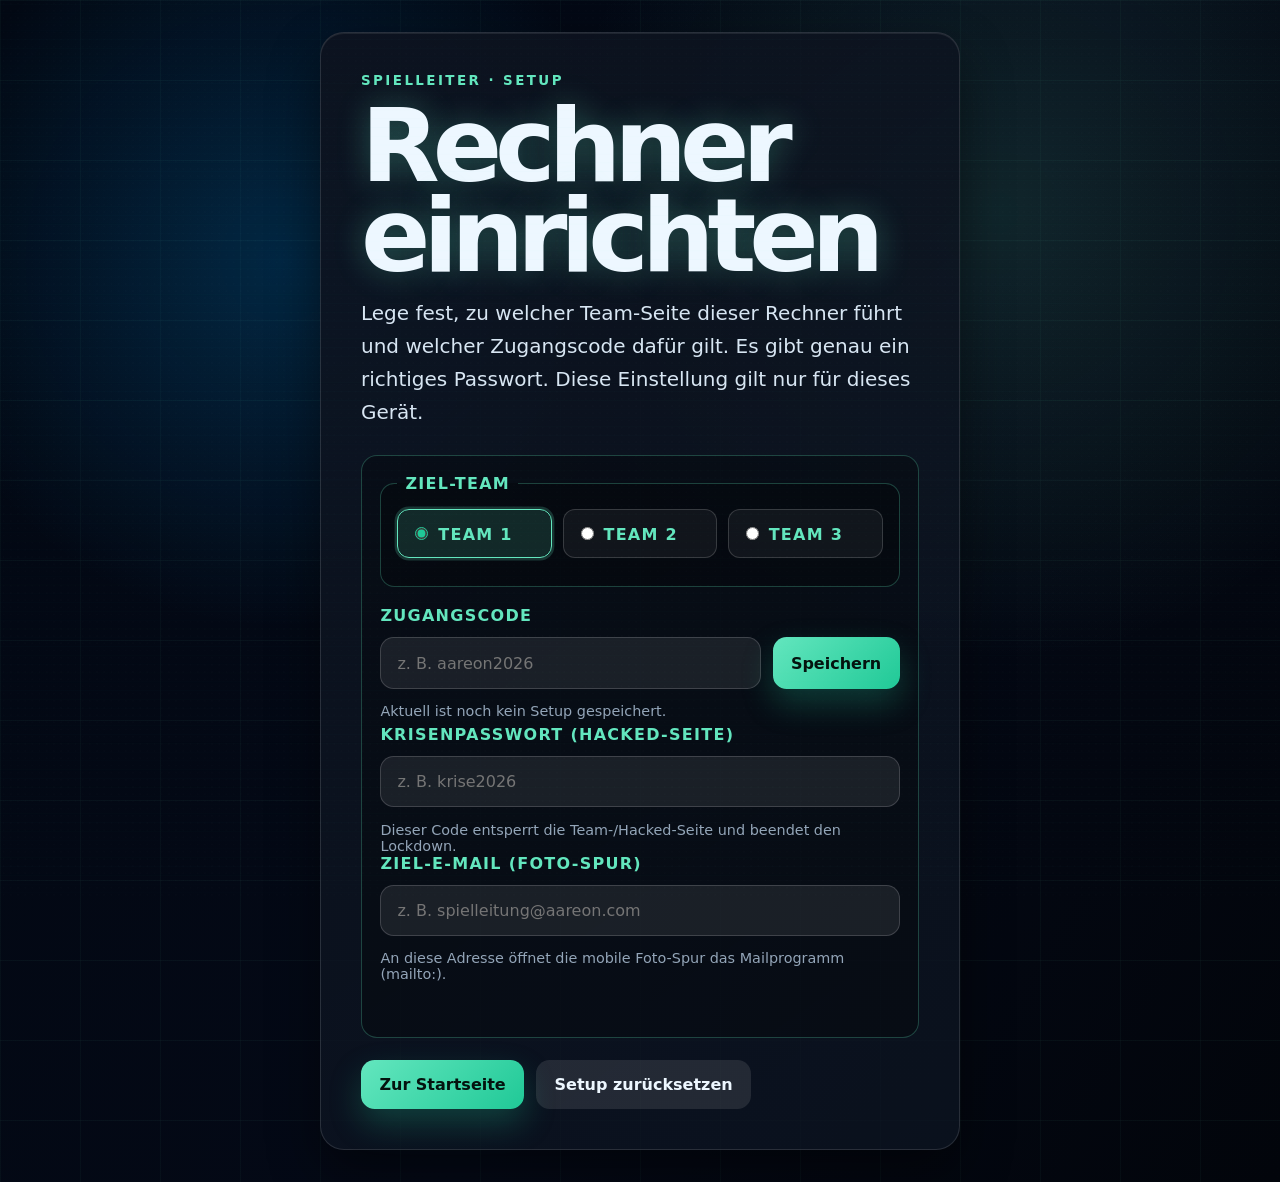
==== commit 24eef2ee: "add mobile breach flow with step navigation and email integration" ====
--- a/setup.html
+++ b/setup.html
@@ -65,6 +65,19 @@
           >
         </div>
         <p class="hint">Dieser Code entsperrt die Team-/Hacked-Seite und beendet den Lockdown.</p>
+
+        <label for="setupEmail">Ziel-E-Mail (Foto-Spur)</label>
+        <div class="password-row">
+          <input
+            id="setupEmail"
+            name="setupEmail"
+            type="email"
+            inputmode="email"
+            autocomplete="email"
+            placeholder="z. B. spielleitung@aareon.com"
+          >
+        </div>
+        <p class="hint">An diese Adresse öffnet die mobile Foto-Spur das Mailprogramm (mailto:).</p>
         <p class="feedback" id="setupFeedback" role="status" aria-live="polite"></p>
       </form>
 
--- a/styles.css
+++ b/styles.css
@@ -1806,3 +1806,111 @@
     width: 100%;
   }
 }
+
+/* ========= MOBILE BREACH FLOW (phone.html) ========= */
+.breach-screen {
+  display: flex;
+  flex-direction: column;
+}
+
+.breach-eyebrow {
+  margin-top: 0.4rem;
+}
+
+.breach-step {
+  display: flex;
+  flex-direction: column;
+  gap: 1rem;
+  animation: breach-step-in 320ms ease both;
+}
+
+.breach-step[hidden] {
+  display: none;
+}
+
+.breach-lead {
+  margin: 0;
+}
+
+.breach-map {
+  margin: 0;
+  border: 1px solid rgba(255, 40, 40, 0.4);
+  border-radius: 0.9rem;
+  overflow: hidden;
+  background: rgba(0, 0, 0, 0.5);
+  box-shadow: inset 0 0 2.4rem rgba(255, 40, 40, 0.12);
+}
+
+.breach-map img {
+  display: block;
+  width: 100%;
+  height: auto;
+}
+
+.breach-clue {
+  margin: 0;
+}
+
+.breach-clue strong {
+  font-size: 1.05rem;
+  line-height: 1.4;
+}
+
+.breach-action {
+  width: 100%;
+  text-align: center;
+}
+
+.breach-capture {
+  display: block;
+  width: 100%;
+  padding: 1.1rem;
+  border: 1px dashed rgba(255, 40, 40, 0.55);
+  border-radius: 0.9rem;
+  text-align: center;
+  color: #ff6b6b;
+  background: rgba(255, 40, 40, 0.08);
+  font-family: "Courier New", monospace;
+  font-weight: 900;
+  letter-spacing: 0.06em;
+  cursor: pointer;
+  transition: border-color 160ms ease, background 160ms ease, transform 160ms ease;
+}
+
+.breach-capture:hover {
+  transform: translateY(-1px);
+  border-color: rgba(255, 40, 40, 0.85);
+  background: rgba(255, 40, 40, 0.14);
+}
+
+.breach-preview {
+  margin: 0;
+  border: 1px solid rgba(255, 40, 40, 0.4);
+  border-radius: 0.9rem;
+  overflow: hidden;
+  background: rgba(0, 0, 0, 0.5);
+}
+
+.breach-preview[hidden] {
+  display: none;
+}
+
+.breach-preview img {
+  display: block;
+  width: 100%;
+  height: auto;
+}
+
+.breach-preview figcaption {
+  padding: 0.6rem 0.9rem 0.8rem;
+}
+
+.breach-back {
+  align-self: flex-start;
+}
+
+@keyframes breach-step-in {
+  from { opacity: 0; transform: translateY(0.6rem); }
+  to { opacity: 1; transform: translateY(0); }
+}
+
